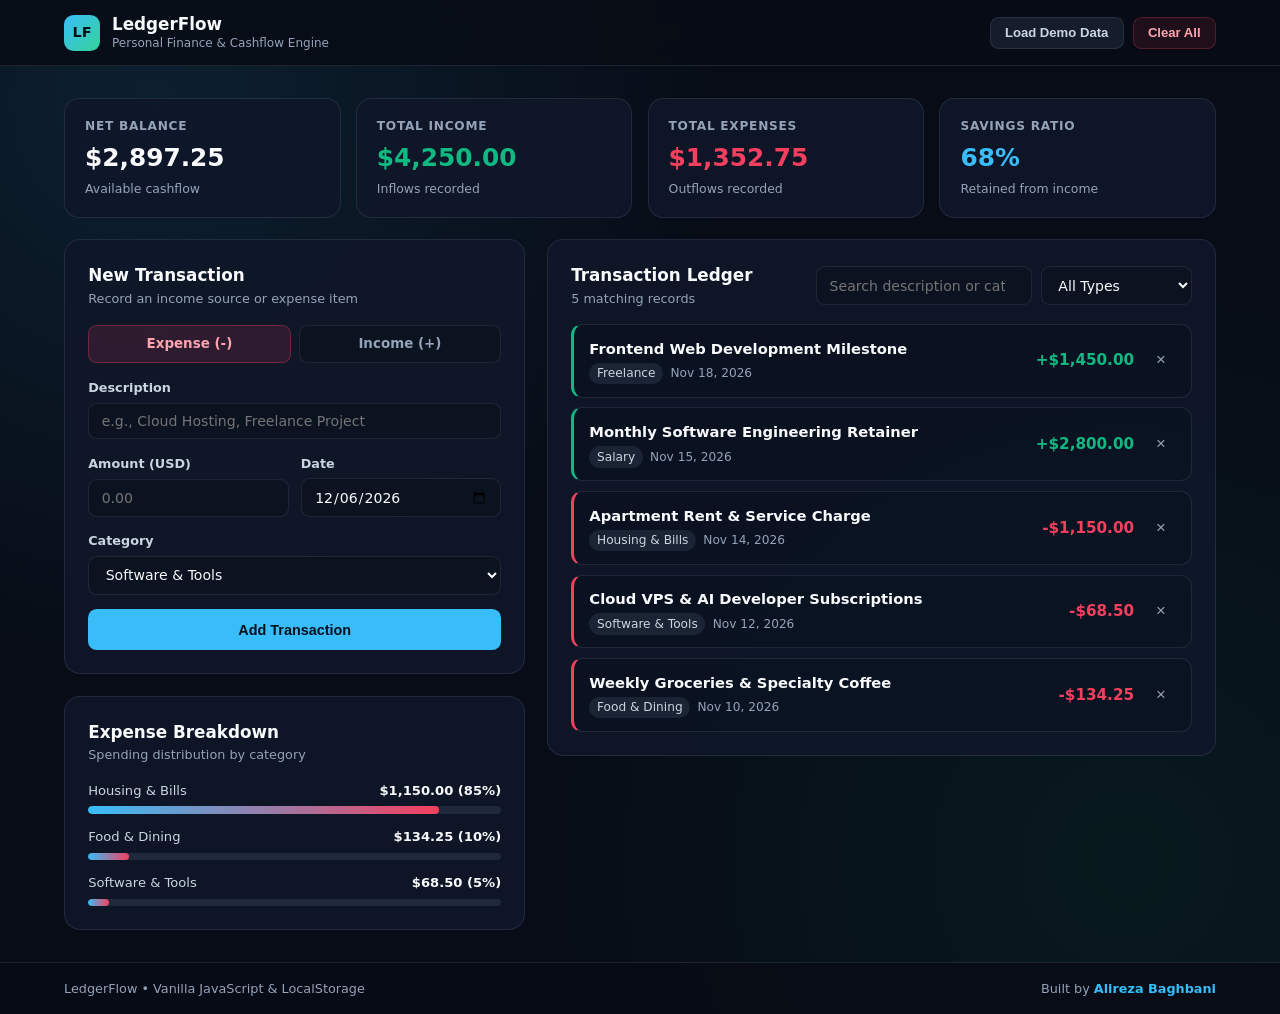
==== 01-expense-tracker/index.html @ 8462b9c0 "Initialize trilingual portfolio repo with 01-expense-tracker" ====
<!doctype html>
<html lang="en">
  <head>
    <meta charset="UTF-8" />
    <meta name="viewport" content="width=device-width, initial-scale=1.0" />
    <meta name="author" content="Alireza Baghbani" />
    <title>LedgerFlow — Smart Expense &amp; Budget Tracker</title>
    <link rel="stylesheet" href="styles.css" />
    <script src="app.js" defer></script>
  </head>
  <body>
    <header class="topbar">
      <div class="topbar-inner">
        <div class="brand">
          <span class="brand-logo" aria-hidden="true">LF</span>
          <div>
            <span class="brand-name">LedgerFlow</span>
            <span class="brand-sub"
              >Personal Finance &amp; Cashflow Engine</span
            >
          </div>
        </div>

        <div class="topbar-actions">
          <button type="button" id="seed-btn" class="btn btn-ghost">
            Load Demo Data
          </button>
          <button type="button" id="clear-btn" class="btn btn-danger-ghost">
            Clear All
          </button>
        </div>
      </div>
    </header>

    <main class="app-shell">
      <!-- KPI Summary Cards -->
      <section class="kpi-strip" aria-label="Financial Overview">
        <article class="kpi-card kpi-balance">
          <span class="kpi-label">Net Balance</span>
          <strong class="kpi-value" id="net-balance">$0.00</strong>
          <span class="kpi-meta">Available cashflow</span>
        </article>

        <article class="kpi-card kpi-income">
          <span class="kpi-label">Total Income</span>
          <strong class="kpi-value" id="total-income">$0.00</strong>
          <span class="kpi-meta">Inflows recorded</span>
        </article>

        <article class="kpi-card kpi-expense">
          <span class="kpi-label">Total Expenses</span>
          <strong class="kpi-value" id="total-expense">$0.00</strong>
          <span class="kpi-meta">Outflows recorded</span>
        </article>

        <article class="kpi-card kpi-savings">
          <span class="kpi-label">Savings Ratio</span>
          <strong class="kpi-value" id="savings-rate">0%</strong>
          <span class="kpi-meta">Retained from income</span>
        </article>
      </section>

      <!-- Main Two-Column Workspace -->
      <div class="workspace">
        <!-- Left Column: Add Transaction + Expense Breakdown -->
        <div class="left-stack">
          <section class="panel" aria-labelledby="form-heading">
            <div class="panel-header">
              <h2 id="form-heading">New Transaction</h2>
              <p>Record an income source or expense item</p>
            </div>

            <form id="transaction-form" class="tx-form">
              <div
                class="type-toggle"
                role="group"
                aria-label="Transaction type"
              >
                <label class="type-option">
                  <input type="radio" name="tx-type" value="expense" checked />
                  <span class="type-pill expense-pill">Expense (-)</span>
                </label>
                <label class="type-option">
                  <input type="radio" name="tx-type" value="income" />
                  <span class="type-pill income-pill">Income (+)</span>
                </label>
              </div>

              <div class="field">
                <label for="tx-title">Description</label>
                <input
                  type="text"
                  id="tx-title"
                  placeholder="e.g., Cloud Hosting, Freelance Project"
                  maxlength="60"
                  required
                />
              </div>

              <div class="field-row">
                <div class="field">
                  <label for="tx-amount">Amount (USD)</label>
                  <input
                    type="number"
                    id="tx-amount"
                    placeholder="0.00"
                    step="0.01"
                    min="0.01"
                    required
                  />
                </div>

                <div class="field">
                  <label for="tx-date">Date</label>
                  <input type="date" id="tx-date" required />
                </div>
              </div>

              <div class="field">
                <label for="tx-category">Category</label>
                <select id="tx-category">
                  <option value="Software & Tools">Software &amp; Tools</option>
                  <option value="Housing & Bills">Housing &amp; Bills</option>
                  <option value="Food & Dining">Food &amp; Dining</option>
                  <option value="Transport">Transport</option>
                  <option value="Salary">Salary</option>
                  <option value="Freelance">Freelance</option>
                  <option value="Other">Other</option>
                </select>
              </div>

              <button type="submit" class="btn btn-primary">
                Add Transaction
              </button>
            </form>
          </section>

          <section class="panel" aria-labelledby="breakdown-heading">
            <div class="panel-header">
              <h2 id="breakdown-heading">Expense Breakdown</h2>
              <p>Spending distribution by category</p>
            </div>
            <div id="category-breakdown" class="breakdown-list"></div>
          </section>
        </div>

        <!-- Right Column: Search, Filter & Transaction History -->
        <section class="panel ledger-panel" aria-labelledby="ledger-heading">
          <div class="ledger-top">
            <div>
              <h2 id="ledger-heading">Transaction Ledger</h2>
              <p><span id="tx-count">0</span> matching records</p>
            </div>

            <div class="ledger-controls">
              <input
                type="search"
                id="search-input"
                placeholder="Search description or category..."
                aria-label="Search transactions"
              />
              <select id="filter-type" aria-label="Filter by transaction type">
                <option value="all">All Types</option>
                <option value="income">Income Only</option>
                <option value="expense">Expenses Only</option>
              </select>
            </div>
          </div>

          <ul id="transaction-list" class="tx-list" aria-live="polite"></ul>
        </section>
      </div>
    </main>

    <footer class="site-footer">
      <div class="footer-inner">
        <span>LedgerFlow • Vanilla JavaScript &amp; LocalStorage</span>
        <span>
          Built by
          <a
            href="https://github.com/alirezabaghbanicode/js-practical-projects"
            target="_blank"
            rel="noopener noreferrer"
            >Alireza Baghbani</a
          >
        </span>
      </div>
    </footer>
  </body>
</html>
---- 01-expense-tracker/styles.css ----
:root {
    --bg-canvas: #070c16;
    --surface-card: rgba(15, 23, 42, 0.88);
    --surface-elevated: #1e293b;
    --surface-input: #0b1220;
    --border-subtle: rgba(148, 163, 184, 0.15);
    --border-strong: rgba(148, 163, 184, 0.28);

    --text-primary: #f8fafc;
    --text-secondary: #cbd5e1;
    --text-muted: #94a3b8;

    --accent-sky: #38bdf8;
    --accent-sky-hover: #0ea5e9;
    --emerald: #10b981;
    --emerald-soft: rgba(16, 185, 129, 0.14);
    --emerald-border: rgba(16, 185, 129, 0.32);
    --rose: #f43f5e;
    --rose-soft: rgba(244, 63, 94, 0.14);
    --rose-border: rgba(244, 63, 94, 0.32);
    --amber: #f59e0b;
}

*,
*::before,
*::after {
    box-sizing: border-box;
    margin: 0;
    padding: 0;
}

body {
    min-height: 100dvh;
    display: flex;
    flex-direction: column;
    font-family:
        system-ui,
        -apple-system,
        "Segoe UI",
        Roboto,
        Helvetica,
        Arial,
        sans-serif;
    color: var(--text-secondary);
    background-color: var(--bg-canvas);
    background-image:
        radial-gradient(circle at 12% 10%,
            rgba(56, 189, 248, 0.11),
            transparent 40%),
        radial-gradient(circle at 88% 85%,
            rgba(16, 185, 129, 0.08),
            transparent 42%);
    line-height: 1.5;
}

/* Topbar */
.topbar {
    background: rgba(7, 12, 22, 0.86);
    backdrop-filter: blur(12px);
    border-bottom: 1px solid var(--border-subtle);
    position: sticky;
    top: 0;
    z-index: 20;
}

.topbar-inner {
    width: min(100%, 76rem);
    margin-inline: auto;
    padding: 0.85rem clamp(1rem, 3vw, 2rem);
    display: flex;
    flex-wrap: wrap;
    justify-content: space-between;
    align-items: center;
    gap: 0.75rem;
}

.brand {
    display: flex;
    align-items: center;
    gap: 0.75rem;
}

.brand-logo {
    width: 2.25rem;
    height: 2.25rem;
    border-radius: 0.6rem;
    display: grid;
    place-items: center;
    font-weight: 800;
    font-size: 0.9rem;
    color: #04101a;
    background: linear-gradient(135deg, #38bdf8, #34d399);
}

.brand-name {
    display: block;
    font-size: 1.05rem;
    font-weight: 700;
    color: var(--text-primary);
    line-height: 1.2;
}

.brand-sub {
    display: block;
    font-size: 0.75rem;
    color: var(--text-muted);
}

.topbar-actions {
    display: flex;
    gap: 0.55rem;
}

/* Buttons */
.btn {
    padding: 0.48rem 0.9rem;
    border-radius: 0.55rem;
    font-size: 0.82rem;
    font-weight: 600;
    cursor: pointer;
    border: 1px solid transparent;
    transition:
        background-color 0.2s ease,
        border-color 0.2s ease,
        transform 0.15s ease;
}

.btn:active {
    transform: scale(0.98);
}

.btn-primary {
    width: 100%;
    padding: 0.72rem 1rem;
    font-size: 0.9rem;
    color: #04101a;
    background: var(--accent-sky);
}

.btn-primary:hover {
    background: var(--accent-sky-hover);
}

.btn-ghost {
    color: var(--text-secondary);
    background: rgba(30, 41, 59, 0.65);
    border-color: var(--border-subtle);
}

.btn-ghost:hover {
    border-color: var(--border-strong);
    color: var(--text-primary);
}

.btn-danger-ghost {
    color: #fda4af;
    background: rgba(244, 63, 94, 0.1);
    border-color: rgba(244, 63, 94, 0.25);
}

.btn-danger-ghost:hover {
    background: rgba(244, 63, 94, 0.18);
}

/* App Shell */
.app-shell {
    flex: 1;
    width: min(100%, 76rem);
    margin-inline: auto;
    padding: clamp(1.25rem, 3vw, 2rem) clamp(1rem, 3vw, 2rem);
    display: grid;
    gap: 1.35rem;
}

/* KPI Strip */
.kpi-strip {
    display: grid;
    grid-template-columns: repeat(auto-fit, minmax(min(100%, 14rem), 1fr));
    gap: 0.95rem;
}

.kpi-card {
    padding: 1.1rem 1.25rem;
    background: var(--surface-card);
    border: 1px solid var(--border-subtle);
    border-radius: 0.95rem;
    display: flex;
    flex-direction: column;
    gap: 0.25rem;
}

.kpi-label {
    font-size: 0.76rem;
    font-weight: 700;
    text-transform: uppercase;
    letter-spacing: 0.06em;
    color: var(--text-muted);
}

.kpi-value {
    font-size: 1.55rem;
    font-weight: 700;
    font-variant-numeric: tabular-nums;
    color: var(--text-primary);
}

.kpi-income .kpi-value {
    color: var(--emerald);
}

.kpi-expense .kpi-value {
    color: var(--rose);
}

.kpi-savings .kpi-value {
    color: var(--accent-sky);
}

.kpi-meta {
    font-size: 0.78rem;
    color: var(--text-muted);
}

/* Two-Column Workspace */
.workspace {
    display: grid;
    grid-template-columns: minmax(0, 1fr) minmax(0, 1.45fr);
    gap: 1.35rem;
    align-items: start;
}

.left-stack {
    display: grid;
    gap: 1.35rem;
}

.panel {
    padding: clamp(1.1rem, 2.5vw, 1.45rem);
    background: var(--surface-card);
    border: 1px solid var(--border-subtle);
    border-radius: 1rem;
}

.panel-header {
    margin-bottom: 1.05rem;
}

.panel-header h2,
.ledger-top h2 {
    font-size: 1.05rem;
    font-weight: 700;
    color: var(--text-primary);
}

.panel-header p,
.ledger-top p {
    font-size: 0.8rem;
    color: var(--text-muted);
}

/* Form Controls */
.tx-form {
    display: grid;
    gap: 0.9rem;
}

.type-toggle {
    display: grid;
    grid-template-columns: 1fr 1fr;
    gap: 0.5rem;
}

.type-option input {
    position: absolute;
    opacity: 0;
    pointer-events: none;
}

.type-pill {
    display: block;
    text-align: center;
    padding: 0.52rem;
    border-radius: 0.55rem;
    font-size: 0.84rem;
    font-weight: 600;
    color: var(--text-muted);
    background: var(--surface-input);
    border: 1px solid var(--border-subtle);
    cursor: pointer;
    transition: all 0.2s ease;
}

.type-option input:checked+.expense-pill {
    color: #fda4af;
    background: var(--rose-soft);
    border-color: var(--rose-border);
}

.type-option input:checked+.income-pill {
    color: #6ee7b7;
    background: var(--emerald-soft);
    border-color: var(--emerald-border);
}

.field {
    display: grid;
    gap: 0.35rem;
}

.field-row {
    display: grid;
    grid-template-columns: 1fr 1fr;
    gap: 0.75rem;
}

.field label {
    font-size: 0.8rem;
    font-weight: 600;
    color: var(--text-secondary);
}

input[type="text"],
input[type="number"],
input[type="date"],
input[type="search"],
select {
    width: 100%;
    padding: 0.58rem 0.78rem;
    border-radius: 0.55rem;
    font-size: 0.88rem;
    font-family: inherit;
    color: var(--text-primary);
    background: var(--surface-input);
    border: 1px solid var(--border-subtle);
    outline: none;
    transition: border-color 0.2s ease;
}

input:focus,
select:focus {
    border-color: var(--accent-sky);
}

/* Expense Breakdown Bars */
.breakdown-list {
    display: grid;
    gap: 0.85rem;
}

.breakdown-item {
    display: grid;
    gap: 0.35rem;
}

.breakdown-meta {
    display: flex;
    justify-content: space-between;
    font-size: 0.82rem;
}

.breakdown-meta span {
    color: var(--text-secondary);
    font-weight: 500;
}

.breakdown-meta strong {
    color: var(--text-primary);
    font-variant-numeric: tabular-nums;
}

.bar-track {
    height: 0.45rem;
    border-radius: 999px;
    background: rgba(148, 163, 184, 0.14);
    overflow: hidden;
}

.bar-fill {
    height: 100%;
    border-radius: 999px;
    background: linear-gradient(90deg, var(--accent-sky), var(--rose));
    transition: width 0.35s ease;
}

/* Ledger Section */
.ledger-top {
    display: flex;
    flex-wrap: wrap;
    justify-content: space-between;
    align-items: center;
    gap: 0.85rem;
    margin-bottom: 1rem;
}

.ledger-controls {
    display: flex;
    flex-wrap: wrap;
    gap: 0.55rem;
}

.ledger-controls input[type="search"] {
    width: 13.5rem;
}

.ledger-controls select {
    width: auto;
}

.tx-list {
    list-style: none;
    display: grid;
    gap: 0.6rem;
}

.tx-item {
    display: flex;
    justify-content: space-between;
    align-items: center;
    gap: 0.85rem;
    padding: 0.8rem 0.95rem;
    background: rgba(11, 18, 32, 0.72);
    border: 1px solid var(--border-subtle);
    border-left: 3px solid transparent;
    border-radius: 0.7rem;
    transition:
        background-color 0.2s ease,
        border-color 0.2s ease;
}

.tx-item:hover {
    background: rgba(30, 41, 59, 0.45);
}

.tx-item.is-income {
    border-left-color: var(--emerald);
}

.tx-item.is-expense {
    border-left-color: var(--rose);
}

.tx-info {
    min-width: 0;
}

.tx-title {
    font-size: 0.92rem;
    font-weight: 600;
    color: var(--text-primary);
    white-space: nowrap;
    overflow: hidden;
    text-overflow: ellipsis;
}

.tx-sub {
    display: flex;
    flex-wrap: wrap;
    align-items: center;
    gap: 0.45rem;
    margin-top: 0.18rem;
    font-size: 0.76rem;
    color: var(--text-muted);
}

.cat-tag {
    padding: 0.1rem 0.48rem;
    border-radius: 999px;
    background: rgba(148, 163, 184, 0.12);
    color: var(--text-secondary);
}

.tx-right {
    display: flex;
    align-items: center;
    gap: 0.75rem;
    flex-shrink: 0;
}

.tx-amount {
    font-size: 0.95rem;
    font-weight: 700;
    font-variant-numeric: tabular-nums;
}

.tx-amount.income {
    color: var(--emerald);
}

.tx-amount.expense {
    color: var(--rose);
}

.delete-btn {
    width: 1.85rem;
    height: 1.85rem;
    border-radius: 0.45rem;
    border: 1px solid transparent;
    background: transparent;
    color: var(--text-muted);
    font-size: 1.05rem;
    line-height: 1;
    cursor: pointer;
    display: grid;
    place-items: center;
    transition:
        color 0.2s ease,
        background-color 0.2s ease;
}

.delete-btn:hover {
    color: #fda4af;
    background: rgba(244, 63, 94, 0.14);
}

.empty-state {
    text-align: center;
    padding: 2.25rem 1rem;
    border: 1px dashed var(--border-subtle);
    border-radius: 0.75rem;
    font-size: 0.86rem;
    color: var(--text-muted);
}

/* Footer */
.site-footer {
    border-top: 1px solid var(--border-subtle);
    background: rgba(7, 12, 22, 0.9);
    margin-top: auto;
}

.footer-inner {
    width: min(100%, 76rem);
    margin-inline: auto;
    padding: 1rem clamp(1rem, 3vw, 2rem);
    display: flex;
    flex-wrap: wrap;
    justify-content: space-between;
    gap: 0.5rem;
    font-size: 0.8rem;
    color: var(--text-muted);
}

.footer-inner a {
    color: var(--accent-sky);
    font-weight: 600;
    text-decoration: none;
}

.footer-inner a:hover {
    text-decoration: underline;
}

@media (max-width: 900px) {
    .workspace {
        grid-template-columns: 1fr;
    }
}

@media (max-width: 520px) {
    .field-row {
        grid-template-columns: 1fr;
    }

    .ledger-controls,
    .ledger-controls input[type="search"],
    .ledger-controls select {
        width: 100%;
    }
}
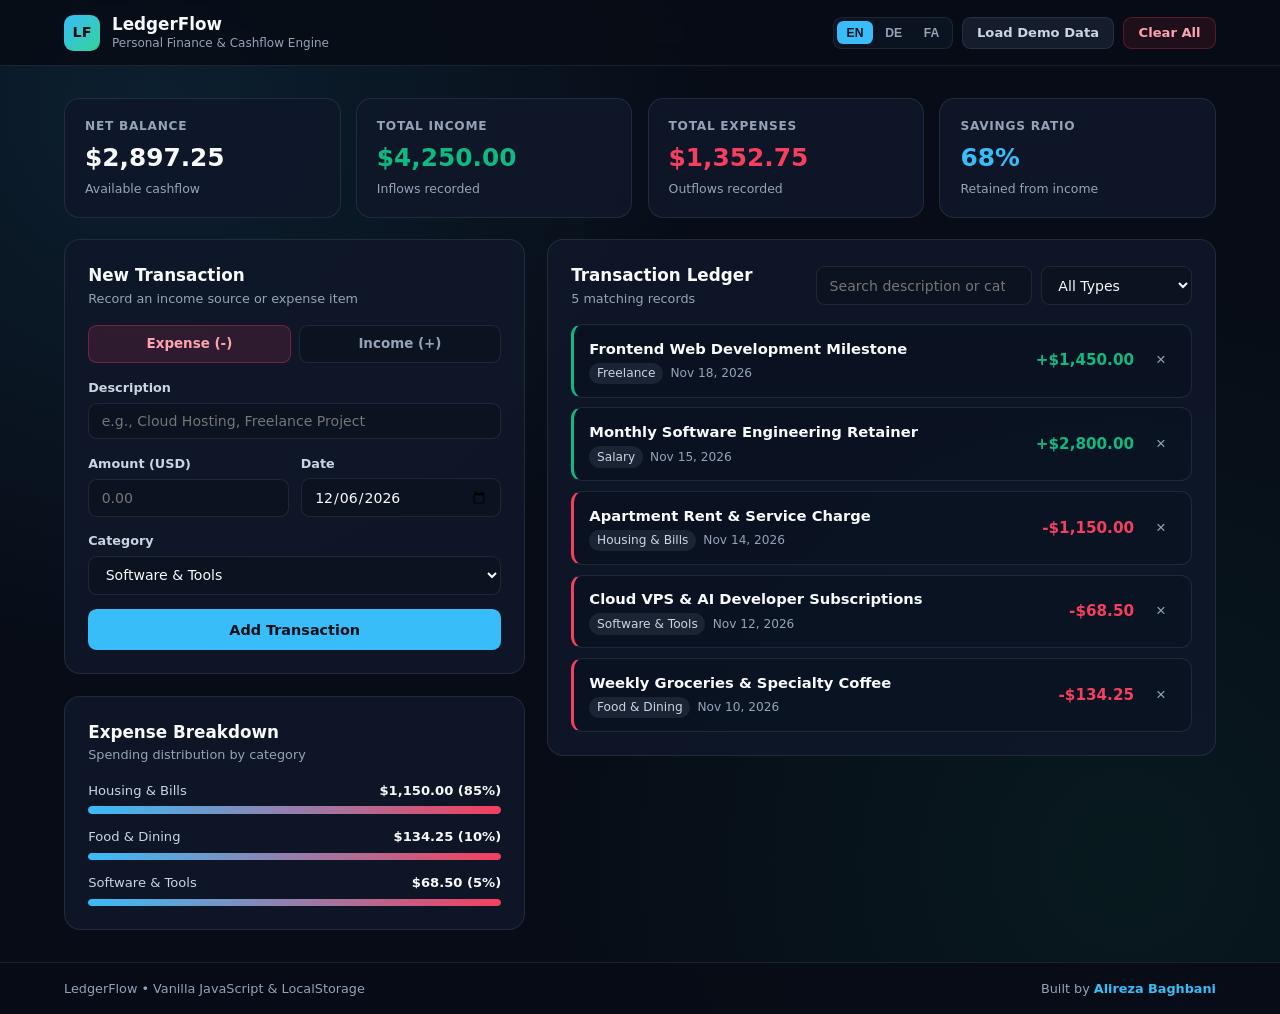
==== commit 067d39f1: "Add AI-SEO metadata, CSP security headers, and trilingual EN/DE/FA support" ====
--- a/01-expense-tracker/index.html
+++ b/01-expense-tracker/index.html
@@ -1,9 +1,104 @@
 <!doctype html>
-<html lang="en">
+<html lang="en" dir="ltr">
   <head>
     <meta charset="UTF-8" />
     <meta name="viewport" content="width=device-width, initial-scale=1.0" />
     <meta name="author" content="Alireza Baghbani" />
+    <meta
+      name="description"
+      content="LedgerFlow is a trilingual (English, German, Persian) personal finance and expense tracking web application built with Vanilla JavaScript, featuring real-time cashflow analytics and local storage persistence."
+    />
+    <meta
+      name="keywords"
+      content="Expense Tracker, Budget Planner, Personal Finance App, Vanilla JavaScript, Trilingual Web App, Alireza Baghbani, مدیریت هزینه, حسابداری شخصی, Haushaltsbuch"
+    />
+    <meta
+      name="robots"
+      content="index, follow, max-snippet:-1, max-image-preview:large"
+    />
+    <meta name="theme-color" content="#070c16" />
+
+    <!-- Security Headers via Meta -->
+    <meta
+      http-equiv="Content-Security-Policy"
+      content="default-src 'self'; script-src 'self'; style-src 'self'; img-src 'self' data:; font-src 'self'; connect-src 'none'; object-src 'none'; base-uri 'self'; form-action 'self';"
+    />
+    <meta name="referrer" content="strict-origin-when-cross-origin" />
+
+    <!-- Canonical & Multilingual Discovery -->
+    <link
+      rel="canonical"
+      href="https://alirezabaghbanicode.github.io/js-practical-projects/01-expense-tracker/"
+    />
+    <link
+      rel="alternate"
+      hreflang="en"
+      href="https://alirezabaghbanicode.github.io/js-practical-projects/01-expense-tracker/"
+    />
+    <link
+      rel="alternate"
+      hreflang="de"
+      href="https://alirezabaghbanicode.github.io/js-practical-projects/01-expense-tracker/"
+    />
+    <link
+      rel="alternate"
+      hreflang="fa"
+      href="https://alirezabaghbanicode.github.io/js-practical-projects/01-expense-tracker/"
+    />
+    <link
+      rel="alternate"
+      hreflang="x-default"
+      href="https://alirezabaghbanicode.github.io/js-practical-projects/01-expense-tracker/"
+    />
+
+    <!-- Open Graph / Social & AI Preview -->
+    <meta property="og:type" content="website" />
+    <meta property="og:site_name" content="LedgerFlow by Alireza Baghbani" />
+    <meta
+      property="og:title"
+      content="LedgerFlow — Smart Trilingual Expense & Budget Tracker"
+    />
+    <meta
+      property="og:description"
+      content="Zero-dependency Vanilla JavaScript personal finance tracker supporting English, German, and Persian (RTL) with real-time category analytics."
+    />
+    <meta
+      property="og:url"
+      content="https://alirezabaghbanicode.github.io/js-practical-projects/01-expense-tracker/"
+    />
+
+    <!-- Structured Data (JSON-LD) for Search Engines & AI Agents -->
+    <script type="application/ld+json">
+      {
+        "@context": "https://schema.org",
+        "@type": "WebApplication",
+        "name": "LedgerFlow — Smart Expense & Budget Tracker",
+        "url": "https://alirezabaghbanicode.github.io/js-practical-projects/01-expense-tracker/",
+        "applicationCategory": "FinanceApplication",
+        "operatingSystem": "All",
+        "browserRequirements": "Requires JavaScript and HTML5 LocalStorage",
+        "inLanguage": ["en", "de", "fa"],
+        "description": "A zero-dependency trilingual personal finance and budget management application featuring real-time balance analytics, category breakdowns, and client-side persistence.",
+        "featureList": [
+          "Real-time Net Balance, Income, Expense, and Savings Ratio KPIs",
+          "Trilingual UI supporting English, German, and Persian with automatic RTL layout",
+          "Category spending distribution progress visualization",
+          "Live search and transaction type filtering",
+          "Offline-ready LocalStorage data persistence"
+        ],
+        "author": {
+          "@type": "Person",
+          "name": "Alireza Baghbani",
+          "url": "https://github.com/alirezabaghbanicode"
+        },
+        "offers": {
+          "@type": "Offer",
+          "price": "0",
+          "priceCurrency": "USD"
+        }
+      }
+    </script>
+
     <title>LedgerFlow — Smart Expense &amp; Budget Tracker</title>
     <link rel="stylesheet" href="styles.css" />
     <script src="app.js" defer></script>
@@ -15,17 +110,58 @@
           <span class="brand-logo" aria-hidden="true">LF</span>
           <div>
             <span class="brand-name">LedgerFlow</span>
-            <span class="brand-sub"
+            <span class="brand-sub" data-i18n="brandSub"
               >Personal Finance &amp; Cashflow Engine</span
             >
           </div>
         </div>
 
         <div class="topbar-actions">
-          <button type="button" id="seed-btn" class="btn btn-ghost">
+          <div
+            class="lang-switcher"
+            role="group"
+            aria-label="Language Switcher"
+          >
+            <button
+              type="button"
+              class="lang-btn active"
+              data-lang="en"
+              aria-pressed="true"
+            >
+              EN
+            </button>
+            <button
+              type="button"
+              class="lang-btn"
+              data-lang="de"
+              aria-pressed="false"
+            >
+              DE
+            </button>
+            <button
+              type="button"
+              class="lang-btn"
+              data-lang="fa"
+              aria-pressed="false"
+            >
+              FA
+            </button>
+          </div>
+
+          <button
+            type="button"
+            id="seed-btn"
+            class="btn btn-ghost"
+            data-i18n="seedBtn"
+          >
             Load Demo Data
           </button>
-          <button type="button" id="clear-btn" class="btn btn-danger-ghost">
+          <button
+            type="button"
+            id="clear-btn"
+            class="btn btn-danger-ghost"
+            data-i18n="clearBtn"
+          >
             Clear All
           </button>
         </div>
@@ -33,44 +169,60 @@
     </header>
 
     <main class="app-shell">
+      <h1 class="sr-only" data-i18n="pageH1">
+        LedgerFlow Personal Expense and Budget Tracker
+      </h1>
+
       <!-- KPI Summary Cards -->
       <section class="kpi-strip" aria-label="Financial Overview">
         <article class="kpi-card kpi-balance">
-          <span class="kpi-label">Net Balance</span>
+          <span class="kpi-label" data-i18n="kpiBalanceLabel">Net Balance</span>
           <strong class="kpi-value" id="net-balance">$0.00</strong>
-          <span class="kpi-meta">Available cashflow</span>
+          <span class="kpi-meta" data-i18n="kpiBalanceMeta"
+            >Available cashflow</span
+          >
         </article>
 
         <article class="kpi-card kpi-income">
-          <span class="kpi-label">Total Income</span>
+          <span class="kpi-label" data-i18n="kpiIncomeLabel">Total Income</span>
           <strong class="kpi-value" id="total-income">$0.00</strong>
-          <span class="kpi-meta">Inflows recorded</span>
+          <span class="kpi-meta" data-i18n="kpiIncomeMeta"
+            >Inflows recorded</span
+          >
         </article>
 
         <article class="kpi-card kpi-expense">
-          <span class="kpi-label">Total Expenses</span>
+          <span class="kpi-label" data-i18n="kpiExpenseLabel"
+            >Total Expenses</span
+          >
           <strong class="kpi-value" id="total-expense">$0.00</strong>
-          <span class="kpi-meta">Outflows recorded</span>
+          <span class="kpi-meta" data-i18n="kpiExpenseMeta"
+            >Outflows recorded</span
+          >
         </article>
 
         <article class="kpi-card kpi-savings">
-          <span class="kpi-label">Savings Ratio</span>
+          <span class="kpi-label" data-i18n="kpiSavingsLabel"
+            >Savings Ratio</span
+          >
           <strong class="kpi-value" id="savings-rate">0%</strong>
-          <span class="kpi-meta">Retained from income</span>
+          <span class="kpi-meta" data-i18n="kpiSavingsMeta"
+            >Retained from income</span
+          >
         </article>
       </section>
 
       <!-- Main Two-Column Workspace -->
       <div class="workspace">
-        <!-- Left Column: Add Transaction + Expense Breakdown -->
+        <!-- Start Column: Add Transaction + Expense Breakdown -->
         <div class="left-stack">
           <section class="panel" aria-labelledby="form-heading">
             <div class="panel-header">
-              <h2 id="form-heading">New Transaction</h2>
-              <p>Record an income source or expense item</p>
+              <h2 id="form-heading" data-i18n="formHeading">New Transaction</h2>
+              <p data-i18n="formSub">Record an income source or expense item</p>
             </div>
 
-            <form id="transaction-form" class="tx-form">
+            <form id="transaction-form" class="tx-form" autocomplete="off">
               <div
                 class="type-toggle"
                 role="group"
@@ -78,20 +230,25 @@
               >
                 <label class="type-option">
                   <input type="radio" name="tx-type" value="expense" checked />
-                  <span class="type-pill expense-pill">Expense (-)</span>
+                  <span class="type-pill expense-pill" data-i18n="typeExpense"
+                    >Expense (-)</span
+                  >
                 </label>
                 <label class="type-option">
                   <input type="radio" name="tx-type" value="income" />
-                  <span class="type-pill income-pill">Income (+)</span>
+                  <span class="type-pill income-pill" data-i18n="typeIncome"
+                    >Income (+)</span
+                  >
                 </label>
               </div>
 
               <div class="field">
-                <label for="tx-title">Description</label>
+                <label for="tx-title" data-i18n="labelDesc">Description</label>
                 <input
                   type="text"
                   id="tx-title"
                   placeholder="e.g., Cloud Hosting, Freelance Project"
+                  data-i18n-placeholder="placeholderDesc"
                   maxlength="60"
                   required
                 />
@@ -99,25 +256,30 @@
 
               <div class="field-row">
                 <div class="field">
-                  <label for="tx-amount">Amount (USD)</label>
+                  <label for="tx-amount" data-i18n="labelAmount"
+                    >Amount (USD)</label
+                  >
                   <input
                     type="number"
                     id="tx-amount"
                     placeholder="0.00"
                     step="0.01"
                     min="0.01"
+                    max="999999999"
                     required
                   />
                 </div>
 
                 <div class="field">
-                  <label for="tx-date">Date</label>
+                  <label for="tx-date" data-i18n="labelDate">Date</label>
                   <input type="date" id="tx-date" required />
                 </div>
               </div>
 
               <div class="field">
-                <label for="tx-category">Category</label>
+                <label for="tx-category" data-i18n="labelCategory"
+                  >Category</label
+                >
                 <select id="tx-category">
                   <option value="Software & Tools">Software &amp; Tools</option>
                   <option value="Housing & Bills">Housing &amp; Bills</option>
@@ -129,7 +291,11 @@
                 </select>
               </div>
 
-              <button type="submit" class="btn btn-primary">
+              <button
+                type="submit"
+                class="btn btn-primary"
+                data-i18n="submitBtn"
+              >
                 Add Transaction
               </button>
             </form>
@@ -137,19 +303,26 @@
 
           <section class="panel" aria-labelledby="breakdown-heading">
             <div class="panel-header">
-              <h2 id="breakdown-heading">Expense Breakdown</h2>
-              <p>Spending distribution by category</p>
+              <h2 id="breakdown-heading" data-i18n="breakdownHeading">
+                Expense Breakdown
+              </h2>
+              <p data-i18n="breakdownSub">Spending distribution by category</p>
             </div>
             <div id="category-breakdown" class="breakdown-list"></div>
           </section>
         </div>
 
-        <!-- Right Column: Search, Filter & Transaction History -->
+        <!-- End Column: Search, Filter & Transaction History -->
         <section class="panel ledger-panel" aria-labelledby="ledger-heading">
           <div class="ledger-top">
             <div>
-              <h2 id="ledger-heading">Transaction Ledger</h2>
-              <p><span id="tx-count">0</span> matching records</p>
+              <h2 id="ledger-heading" data-i18n="ledgerHeading">
+                Transaction Ledger
+              </h2>
+              <p>
+                <span id="tx-count">0</span>
+                <span data-i18n="matchingRecords">matching records</span>
+              </p>
             </div>
 
             <div class="ledger-controls">
@@ -157,12 +330,18 @@
                 type="search"
                 id="search-input"
                 placeholder="Search description or category..."
+                data-i18n-placeholder="searchPlaceholder"
+                maxlength="60"
                 aria-label="Search transactions"
               />
               <select id="filter-type" aria-label="Filter by transaction type">
-                <option value="all">All Types</option>
-                <option value="income">Income Only</option>
-                <option value="expense">Expenses Only</option>
+                <option value="all" data-i18n="filterAll">All Types</option>
+                <option value="income" data-i18n="filterIncome">
+                  Income Only
+                </option>
+                <option value="expense" data-i18n="filterExpense">
+                  Expenses Only
+                </option>
               </select>
             </div>
           </div>
@@ -174,9 +353,11 @@
 
     <footer class="site-footer">
       <div class="footer-inner">
-        <span>LedgerFlow • Vanilla JavaScript &amp; LocalStorage</span>
+        <span data-i18n="footerTech"
+          >LedgerFlow • Vanilla JavaScript &amp; LocalStorage</span
+        >
         <span>
-          Built by
+          <span data-i18n="footerBuiltBy">Built by</span>
           <a
             href="https://github.com/alirezabaghbanicode/js-practical-projects"
             target="_blank"
--- a/01-expense-tracker/styles.css
+++ b/01-expense-tracker/styles.css
@@ -18,7 +18,6 @@
     --rose: #f43f5e;
     --rose-soft: rgba(244, 63, 94, 0.14);
     --rose-border: rgba(244, 63, 94, 0.32);
-    --amber: #f59e0b;
 }
 
 *,
@@ -27,6 +26,15 @@
     box-sizing: border-box;
     margin: 0;
     padding: 0;
+}
+
+.sr-only {
+    position: absolute;
+    width: 1px;
+    height: 1px;
+    overflow: hidden;
+    clip: rect(0 0 0 0);
+    white-space: nowrap;
 }
 
 body {
@@ -108,7 +116,42 @@
 
 .topbar-actions {
     display: flex;
+    flex-wrap: wrap;
+    align-items: center;
     gap: 0.55rem;
+}
+
+/* Language Switcher */
+.lang-switcher {
+    display: inline-flex;
+    padding: 0.2rem;
+    background: var(--surface-input);
+    border: 1px solid var(--border-subtle);
+    border-radius: 0.55rem;
+    gap: 0.2rem;
+}
+
+.lang-btn {
+    padding: 0.3rem 0.58rem;
+    border: none;
+    border-radius: 0.4rem;
+    background: transparent;
+    color: var(--text-muted);
+    font-size: 0.76rem;
+    font-weight: 700;
+    cursor: pointer;
+    transition:
+        background-color 0.2s ease,
+        color 0.2s ease;
+}
+
+.lang-btn:hover {
+    color: var(--text-primary);
+}
+
+.lang-btn.active {
+    background: var(--accent-sky);
+    color: #04101a;
 }
 
 /* Buttons */
@@ -117,6 +160,7 @@
     border-radius: 0.55rem;
     font-size: 0.82rem;
     font-weight: 600;
+    font-family: inherit;
     cursor: pointer;
     border: 1px solid transparent;
     transition:
@@ -420,7 +464,7 @@
     padding: 0.8rem 0.95rem;
     background: rgba(11, 18, 32, 0.72);
     border: 1px solid var(--border-subtle);
-    border-left: 3px solid transparent;
+    border-inline-start: 3px solid transparent;
     border-radius: 0.7rem;
     transition:
         background-color 0.2s ease,
@@ -432,11 +476,11 @@
 }
 
 .tx-item.is-income {
-    border-left-color: var(--emerald);
+    border-inline-start-color: var(--emerald);
 }
 
 .tx-item.is-expense {
-    border-left-color: var(--rose);
+    border-inline-start-color: var(--rose);
 }
 
 .tx-info {
@@ -521,6 +565,23 @@
     color: var(--text-muted);
 }
 
+/* RTL Typography & Number Direction */
+html[dir="rtl"] body {
+    font-family:
+        "Vazirmatn",
+        "IRANSans",
+        "Segoe UI",
+        Tahoma,
+        system-ui,
+        sans-serif;
+}
+
+html[dir="rtl"] .tx-amount,
+html[dir="rtl"] .kpi-value {
+    direction: ltr;
+    display: inline-block;
+}
+
 /* Footer */
 .site-footer {
     border-top: 1px solid var(--border-subtle);
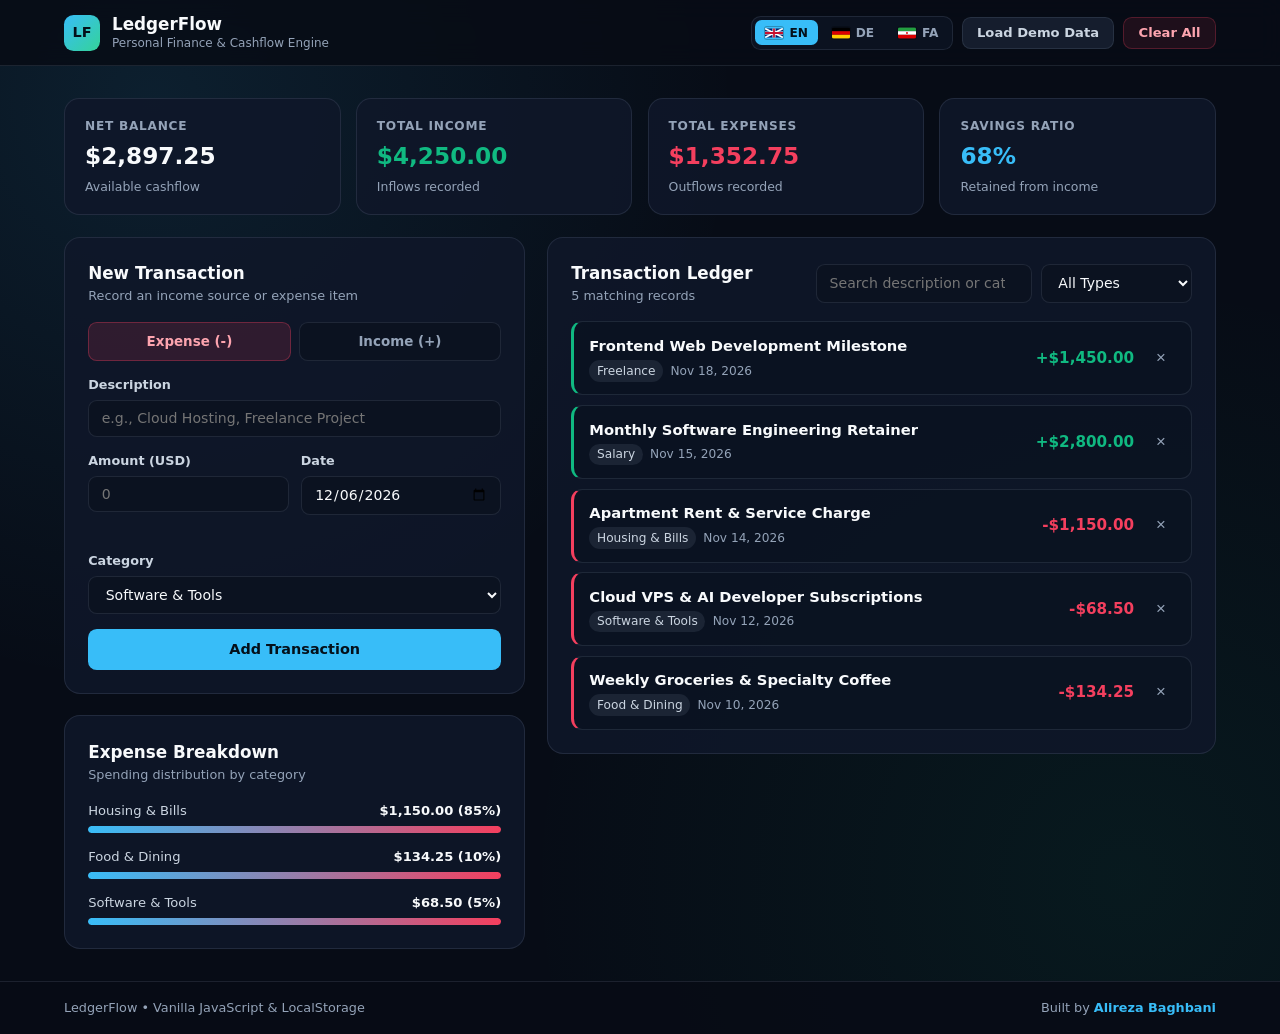
==== commit f67f24ba: "Fix README RTL table, add SVG flags, and localize Persian digits with Toman currency" ====
--- a/01-expense-tracker/index.html
+++ b/01-expense-tracker/index.html
@@ -79,13 +79,6 @@
         "browserRequirements": "Requires JavaScript and HTML5 LocalStorage",
         "inLanguage": ["en", "de", "fa"],
         "description": "A zero-dependency trilingual personal finance and budget management application featuring real-time balance analytics, category breakdowns, and client-side persistence.",
-        "featureList": [
-          "Real-time Net Balance, Income, Expense, and Savings Ratio KPIs",
-          "Trilingual UI supporting English, German, and Persian with automatic RTL layout",
-          "Category spending distribution progress visualization",
-          "Live search and transaction type filtering",
-          "Offline-ready LocalStorage data persistence"
-        ],
         "author": {
           "@type": "Person",
           "name": "Alireza Baghbani",
@@ -128,23 +121,68 @@
               data-lang="en"
               aria-pressed="true"
             >
-              EN
+              <svg
+                class="flag-icon"
+                viewBox="0 0 60 30"
+                width="18"
+                height="12"
+                aria-hidden="true"
+              >
+                <rect width="60" height="30" fill="#012169" />
+                <path
+                  d="M0,0 L60,30 M60,0 L0,30"
+                  stroke="#fff"
+                  stroke-width="6"
+                />
+                <path d="M30,0 v30 M0,15 h60" stroke="#fff" stroke-width="10" />
+                <path
+                  d="M30,0 v30 M0,15 h60"
+                  stroke="#C8102E"
+                  stroke-width="6"
+                />
+              </svg>
+              <span>EN</span>
             </button>
+
             <button
               type="button"
               class="lang-btn"
               data-lang="de"
               aria-pressed="false"
             >
-              DE
+              <svg
+                class="flag-icon"
+                viewBox="0 0 5 3"
+                width="18"
+                height="12"
+                aria-hidden="true"
+              >
+                <rect width="5" height="1" y="0" fill="#000000" />
+                <rect width="5" height="1" y="1" fill="#DD0000" />
+                <rect width="5" height="1" y="2" fill="#FFCE00" />
+              </svg>
+              <span>DE</span>
             </button>
+
             <button
               type="button"
               class="lang-btn"
               data-lang="fa"
               aria-pressed="false"
             >
-              FA
+              <svg
+                class="flag-icon"
+                viewBox="0 0 60 36"
+                width="18"
+                height="12"
+                aria-hidden="true"
+              >
+                <rect width="60" height="12" y="0" fill="#239F40" />
+                <rect width="60" height="12" y="12" fill="#FFFFFF" />
+                <rect width="60" height="12" y="24" fill="#DA0000" />
+                <circle cx="30" cy="18" r="3.2" fill="#DA0000" />
+              </svg>
+              <span>FA</span>
             </button>
           </div>
 
@@ -260,14 +298,18 @@
                     >Amount (USD)</label
                   >
                   <input
-                    type="number"
+                    type="text"
+                    inputmode="decimal"
                     id="tx-amount"
-                    placeholder="0.00"
-                    step="0.01"
-                    min="0.01"
-                    max="999999999"
+                    placeholder="0"
+                    maxlength="18"
                     required
                   />
+                  <span
+                    id="amount-preview"
+                    class="amount-preview"
+                    aria-live="polite"
+                  ></span>
                 </div>
 
                 <div class="field">
--- a/01-expense-tracker/styles.css
+++ b/01-expense-tracker/styles.css
@@ -121,24 +121,28 @@
     gap: 0.55rem;
 }
 
-/* Language Switcher */
+/* Language Switcher with SVG Flags */
 .lang-switcher {
     display: inline-flex;
-    padding: 0.2rem;
+    padding: 0.22rem;
     background: var(--surface-input);
     border: 1px solid var(--border-subtle);
-    border-radius: 0.55rem;
-    gap: 0.2rem;
+    border-radius: 0.6rem;
+    gap: 0.25rem;
 }
 
 .lang-btn {
-    padding: 0.3rem 0.58rem;
+    display: inline-flex;
+    align-items: center;
+    gap: 0.38rem;
+    padding: 0.34rem 0.62rem;
     border: none;
-    border-radius: 0.4rem;
+    border-radius: 0.42rem;
     background: transparent;
     color: var(--text-muted);
     font-size: 0.76rem;
     font-weight: 700;
+    font-family: inherit;
     cursor: pointer;
     transition:
         background-color 0.2s ease,
@@ -147,11 +151,19 @@
 
 .lang-btn:hover {
     color: var(--text-primary);
+    background: rgba(148, 163, 184, 0.08);
 }
 
 .lang-btn.active {
     background: var(--accent-sky);
     color: #04101a;
+}
+
+.flag-icon {
+    display: block;
+    border-radius: 2px;
+    box-shadow: 0 0 0 1px rgba(0, 0, 0, 0.25);
+    flex-shrink: 0;
 }
 
 /* Buttons */
@@ -242,7 +254,7 @@
 }
 
 .kpi-value {
-    font-size: 1.55rem;
+    font-size: 1.45rem;
     font-weight: 700;
     font-variant-numeric: tabular-nums;
     color: var(--text-primary);
@@ -349,6 +361,7 @@
 .field {
     display: grid;
     gap: 0.35rem;
+    align-content: start;
 }
 
 .field-row {
@@ -363,8 +376,14 @@
     color: var(--text-secondary);
 }
 
+.amount-preview {
+    min-height: 1.15rem;
+    font-size: 0.75rem;
+    font-weight: 600;
+    color: var(--accent-sky);
+}
+
 input[type="text"],
-input[type="number"],
 input[type="date"],
 input[type="search"],
 select {
@@ -400,6 +419,7 @@
     display: flex;
     justify-content: space-between;
     font-size: 0.82rem;
+    gap: 0.5rem;
 }
 
 .breakdown-meta span {
@@ -576,8 +596,7 @@
         sans-serif;
 }
 
-html[dir="rtl"] .tx-amount,
-html[dir="rtl"] .kpi-value {
+html[dir="rtl"] .tx-amount {
     direction: ltr;
     display: inline-block;
 }
